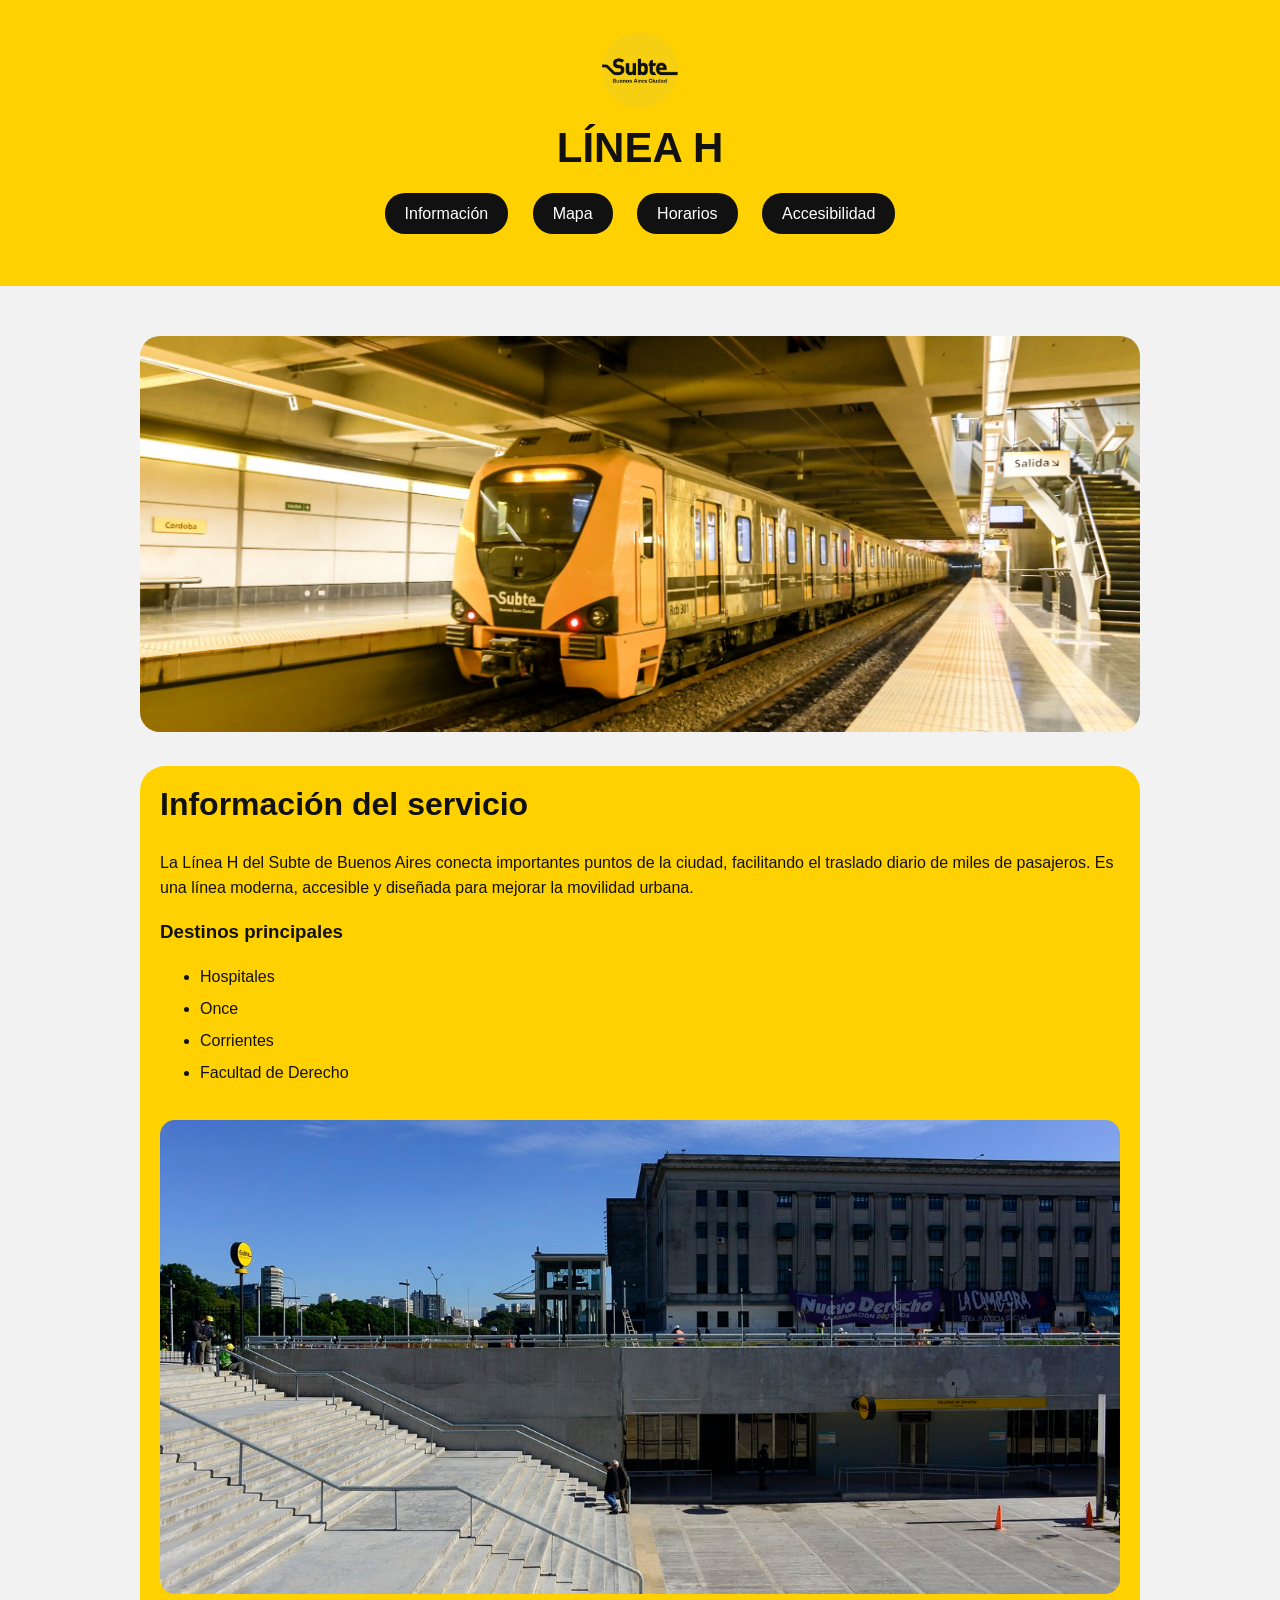
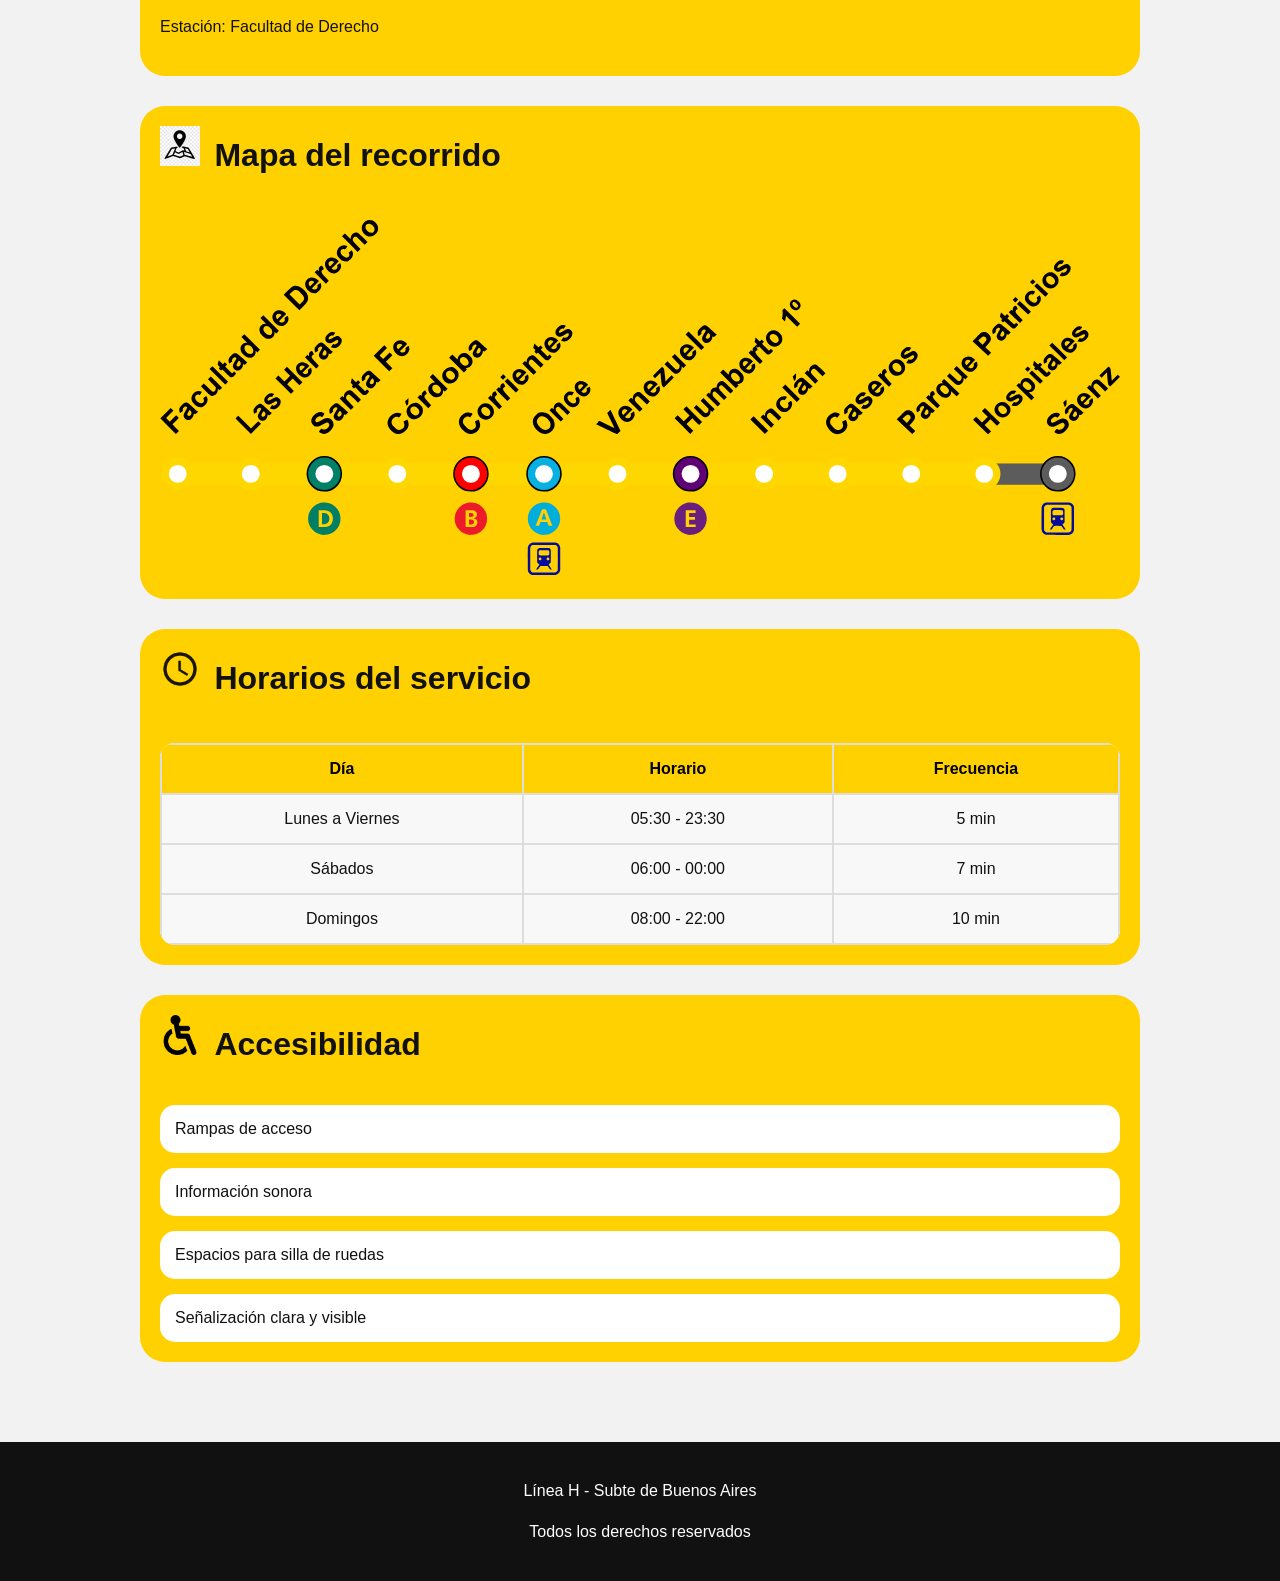
==== index.html @ 69e40814 "Rename lineah.html to index.html" ====
<!DOCTYPE html>
<html lang="es">

<head>
    <meta charset="UTF-8">
    <meta name="viewport" content="width=device-width, initial-scale=1.0">
    <title>Línea H - Subte Buenos Aires</title>

    <link rel="stylesheet" href="Estilossubte/lineah.css">
</head>

<body>

    <header>

        <div class="header-box">
            <img src="imagenessubte/logosubte.png" alt="Logo Subte" class="logo-subte">

            <h1>LÍNEA H</h1>

        
        </div>

        <nav>
            <ul>
                <li><a href="#info" class="boton">Información</a></li>
                <li><a href="#mapa" class="boton">Mapa</a></li>
                <li><a href="#horarios" class="boton">Horarios</a></li>
                <li><a href="#accesibilidad" class="boton">Accesibilidad</a></li>
            </ul>
        </nav>

    </header>

    <main>

        <!-- HERO -->

        <section class="hero">

            <img src="imagenessubte/trenlineah.jpg" alt="Tren Línea H" class="hero-img">

        </section>

        <!-- INFORMACIÓN -->

        <section id="info" class="card">

            <h2>Información del servicio</h2>

            <p>
                La Línea H del Subte de Buenos Aires conecta importantes puntos de la ciudad,
                facilitando el traslado diario de miles de pasajeros. Es una línea moderna,
                accesible y diseñada para mejorar la movilidad urbana.
            </p>

            <div class="info-boxes">

                <div class="info-item">
                    <h3>Destinos principales</h3>

                    <ul>
                        <li>Hospitales</li>
                        <li>Once</li>
                        <li>Corrientes</li>
                        <li>Facultad de Derecho</li>
                    </ul>
                </div>

                <div class="info-item">
                    <img src="imagenessubte/facderecho.jpg" alt="Facultad de Derecho">

                    <p>
                        Estación: Facultad de Derecho
                    </p>
                </div>

            </div>

        </section>

        <!-- MAPA -->

        <section id="mapa" class="card">

            <div class="titulo-icono">
                <img src="imagenessubte/iconomapa.webp" alt="Mapa">
                <h2>Mapa del recorrido</h2>
            </div>

            <img src="imagenessubte/mapalineah.svg" alt="Mapa Línea H" class="mapa-img">

        </section>

        <!-- HORARIOS -->

        <section id="horarios" class="card">

            <div class="titulo-icono">
                <img src="imagenessubte/iconohorarios.png" alt="Horarios">
                <h2>Horarios del servicio</h2>
            </div>

            <table>

                <tr>
                    <th>Día</th>
                    <th>Horario</th>
                    <th>Frecuencia</th>
                </tr>

                <tr>
                    <td>Lunes a Viernes</td>
                    <td>05:30 - 23:30</td>
                    <td>5 min</td>
                </tr>

                <tr>
                    <td>Sábados</td>
                    <td>06:00 - 00:00</td>
                    <td>7 min</td>
                </tr>

                <tr>
                    <td>Domingos</td>
                    <td>08:00 - 22:00</td>
                    <td>10 min</td>
                </tr>

            </table>

        </section>

        <!-- ACCESIBILIDAD -->

        <section id="accesibilidad" class="card">

            <div class="titulo-icono">
                <img src="imagenessubte/logoaccesibilidad.png" alt="Accesibilidad">
                <h2>Accesibilidad</h2>
            </div>

            <div class="accesibilidad-box">

                <div class="acceso-item">
                    Rampas de acceso
                </div>

                <div class="acceso-item">
                    Información sonora
                </div>

                <div class="acceso-item">
                    Espacios para silla de ruedas
                </div>

                <div class="acceso-item">
                    Señalización clara y visible
                </div>

            </div>

        </section>

    </main>

    <footer>

        <p>
            Línea H - Subte de Buenos Aires
        </p>

        <p>
            Todos los derechos reservados
        </p>

    </footer>

</body>

</html>
---- Estilossubte/lineah.css ----
body {
    margin: 0;
    background-color: #f2f2f2;
    color: #111111;
    font-family: Arial, Helvetica, sans-serif;
}


header {
    background-color: #FFD100;
    text-align: center;
    padding: 30px 20px;
}

.logo-subte {
    width: 80px;
}

header h1 {
    font-size: 42px;
    margin-top: 10px;
    margin-bottom: 10px;
}

header p {
    font-size: 18px;
    margin-bottom: 25px;
}


nav ul {
    list-style: none;
    padding: 0;
}

nav li {
    display: inline-block;
    margin: 10px;
}

nav a {
    background-color: #111111;
    color: white;
    text-decoration: none;
    padding: 12px 20px;
    border-radius: 20px;
}


main {
    max-width: 1000px;
    margin: 30px auto;
    padding: 20px;
}


.hero-img {
    width: 100%;
    border-radius: 20px;
    margin-bottom: 30px;
}


.card {
    background-color: #FFD100;
    padding: 20px;
    border-radius: 25px;
    margin-bottom: 30px;
}

.card-contenido {
    background-color: white;
    padding: 25px;
    border-radius: 20px;
    color: #222222;

}


h2 {
    font-size: 32px;
    margin-top: 0;
}

h3 {
    margin-top: 20px;
}


p {
    line-height: 1.6;
}


ul {
    line-height: 2;
}


.info-item img {
    width: 100%;
    border-radius: 15px;
    margin-top: 15px;
}

.mapa-img {
    width: 100%;
    border-radius: 15px;
    margin-top: 20px;
}


.titulo-icono img {
    width: 40px;
}

.titulo-icono h2 {
    display: inline-block;
    margin-left: 10px;
}


table {
    width: 100%;
    margin-top: 20px;
    border-collapse: collapse;
    background-color: white;
    border-radius: 15px;
    overflow: hidden;
}

th {
    background-color: #FFD100;
    color: black;
    padding: 15px;
    border: 2px solid #dddddd;
}

td {
    padding: 15px;
    border: 2px solid #dddddd;
    background-color: #f8f8f8;
}

th,
td {
    text-align: center;
}


.acceso-item {
    background-color: white;
    padding: 15px;
    border-radius: 15px;
    margin-top: 15px;
}


footer {
    background-color: #111111;
    color: white;
    text-align: center;
    padding: 20px;
}


@media (max-width: 700px) {

    nav li {
        display: block;
        margin: 15px 0;
    }

    header h1 {
        font-size: 30px;
    }

    h2 {
        font-size: 24px;
    }

    .hero-img {
        width: 100%;
    }

    table {
        font-size: 14px;
    }

}
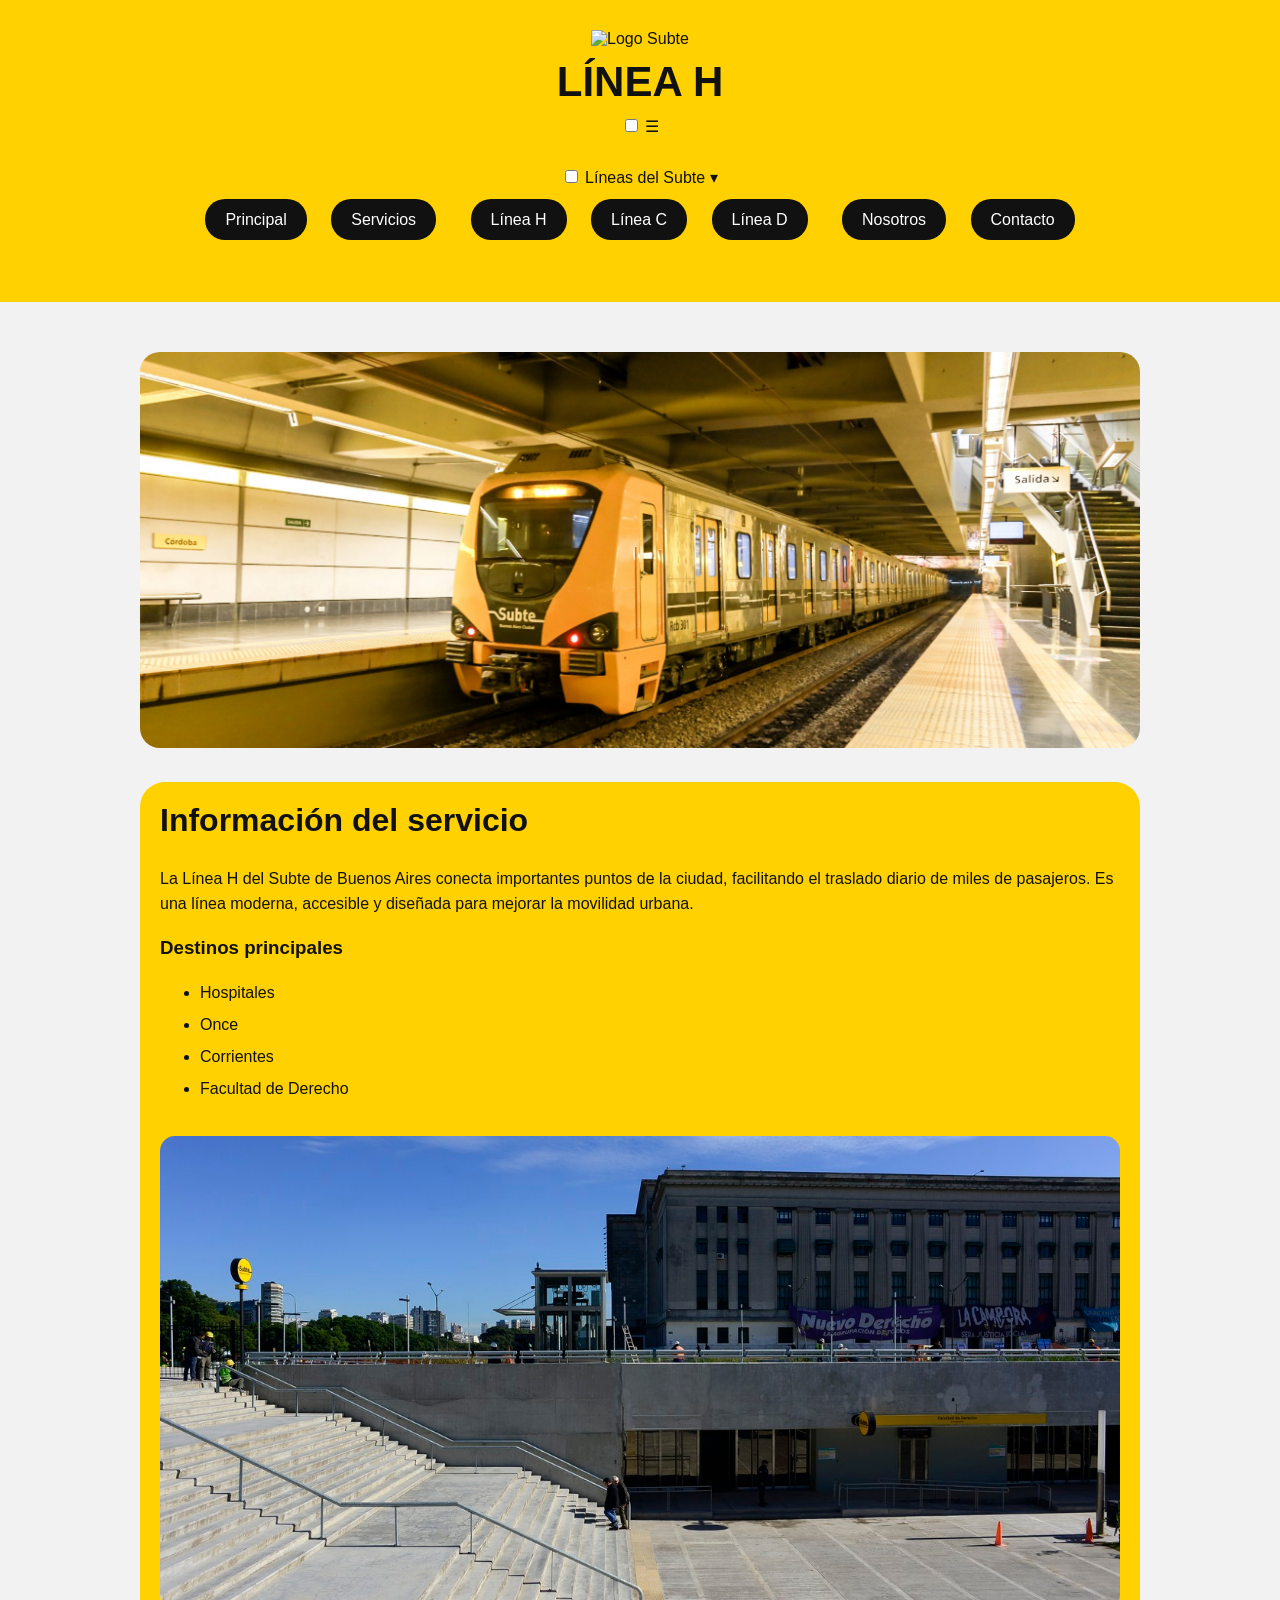
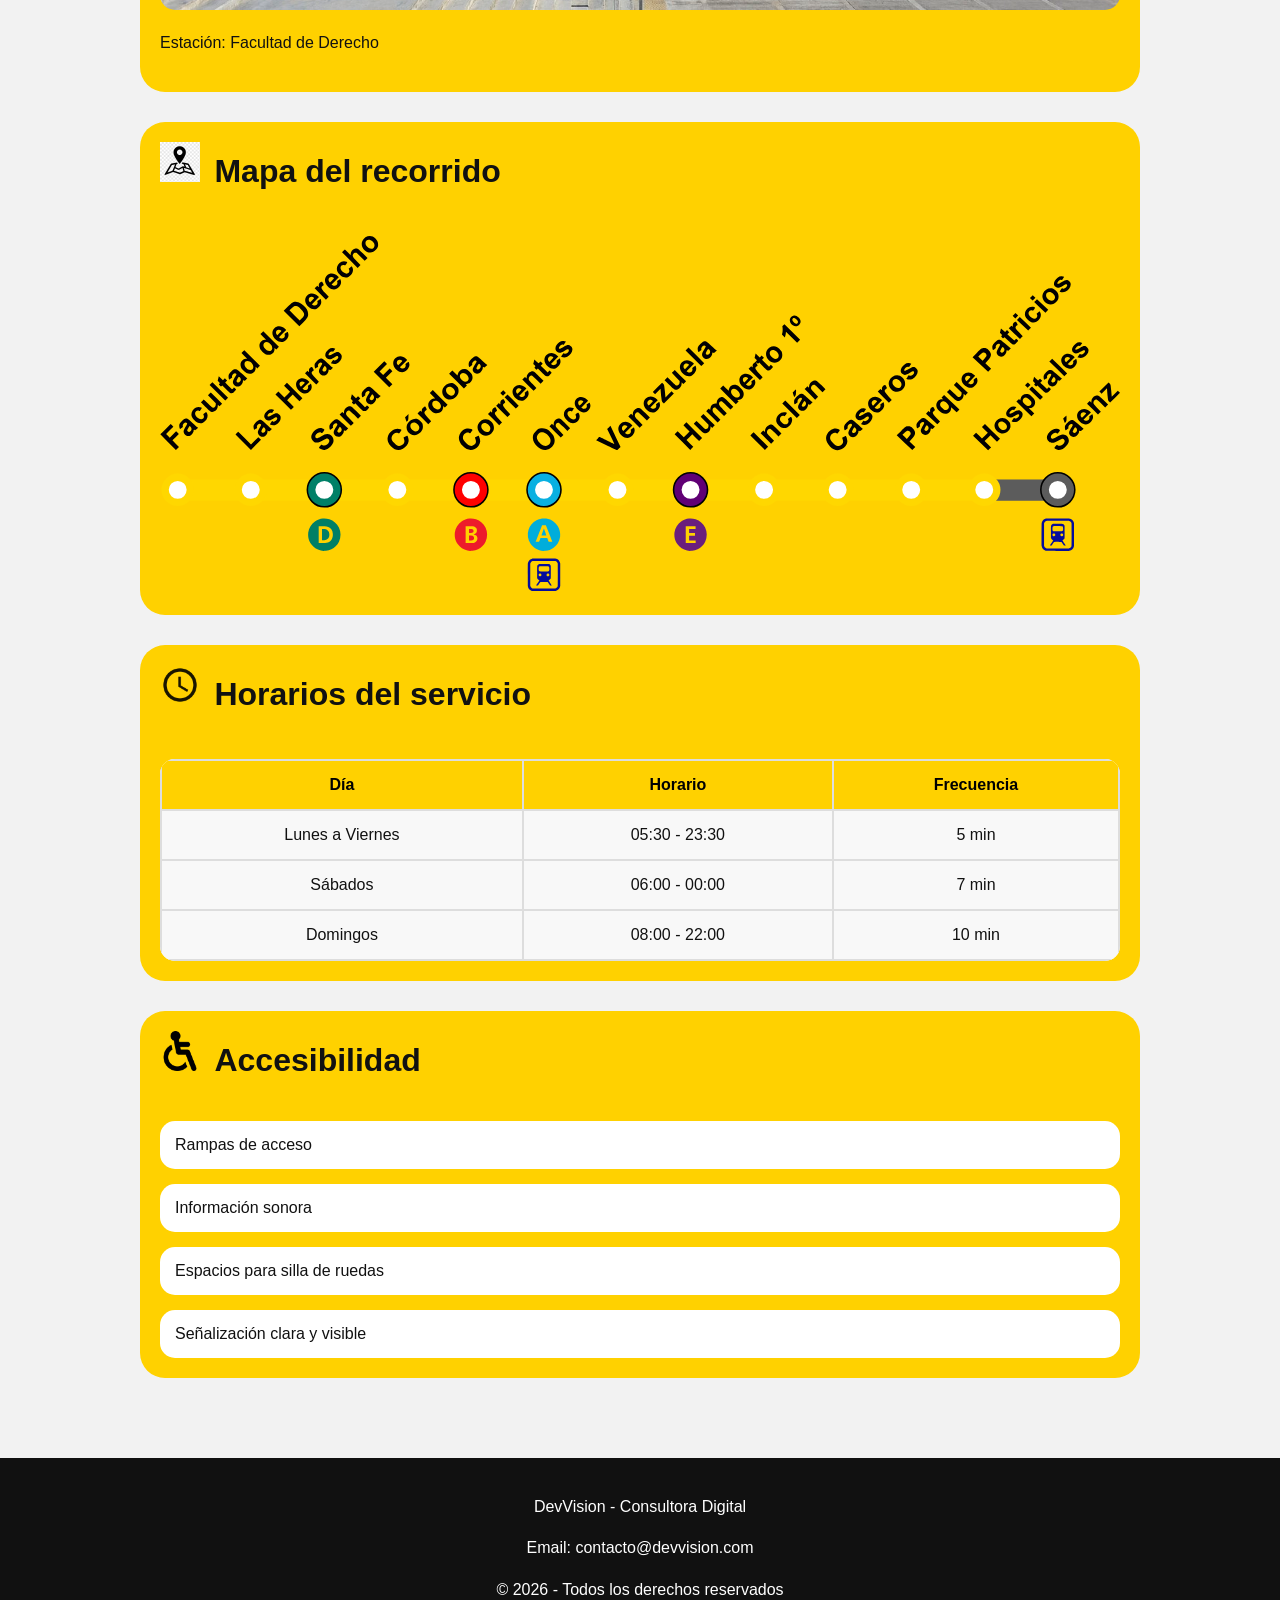
==== commit 75d5d7a3: "Update index.html" ====
--- a/index.html
+++ b/index.html
@@ -14,21 +14,72 @@
     <header>
 
         <div class="header-box">
-            <img src="imagenessubte/logosubte.png" alt="Logo Subte" class="logo-subte">
+            <img src="imagenessubte/devvision.png" alt="Logo Subte" class="logo-subte">
 
             <h1>LÍNEA H</h1>
 
-        
-        </div>
-
-        <nav>
-            <ul>
-                <li><a href="#info" class="boton">Información</a></li>
-                <li><a href="#mapa" class="boton">Mapa</a></li>
-                <li><a href="#horarios" class="boton">Horarios</a></li>
-                <li><a href="#accesibilidad" class="boton">Accesibilidad</a></li>
+      <nav class="menu-navegacion">
+
+    <input type="checkbox" id="menu">
+
+    <label for="menu" class="menuhamburguesa"> ☰ </label>
+
+    <ul>
+
+        <li>
+            <a href="">Principal</a>
+        </li>
+
+        <li>
+            <a href="">Servicios</a>
+        </li>
+
+        <li class="dropdown">
+
+            <input type="checkbox" id="check-proyectos">
+
+            <label for="check-proyectos" class="label-proyectos">
+                Líneas del Subte ▾
+            </label>
+
+            <ul class="submenu">
+
+                <li>
+                    <a href="LINK-LINEA-H">
+                        Línea H
+                    </a>
+                </li>
+
+                <li>
+                    <a href="https://carlosmarinaro.github.io/LINEA-C/#">
+                        Línea C
+                    </a>
+                </li>
+
+                <li>
+                    <a href="https://santiago414.github.io/LineaDpaginaWeb/">
+                        Línea D
+                    </a>
+                </li>
+
             </ul>
-        </nav>
+
+        </li>
+
+        <li>
+            <a href="">Nosotros</a>
+        </li>
+
+        <li>
+            <a href="">Contacto</a>
+        </li>
+
+    </ul>
+
+</nav>
+    
+
+
 
     </header>
 
@@ -166,13 +217,12 @@
 
     <footer>
 
+
         <p>
-            Línea H - Subte de Buenos Aires
+            DevVision - Consultora Digital
         </p>
-
-        <p>
-            Todos los derechos reservados
-        </p>
+        <P>Email: contacto@devvision.com</P>
+        <P>© 2026 - Todos los derechos reservados</P>
 
     </footer>
 
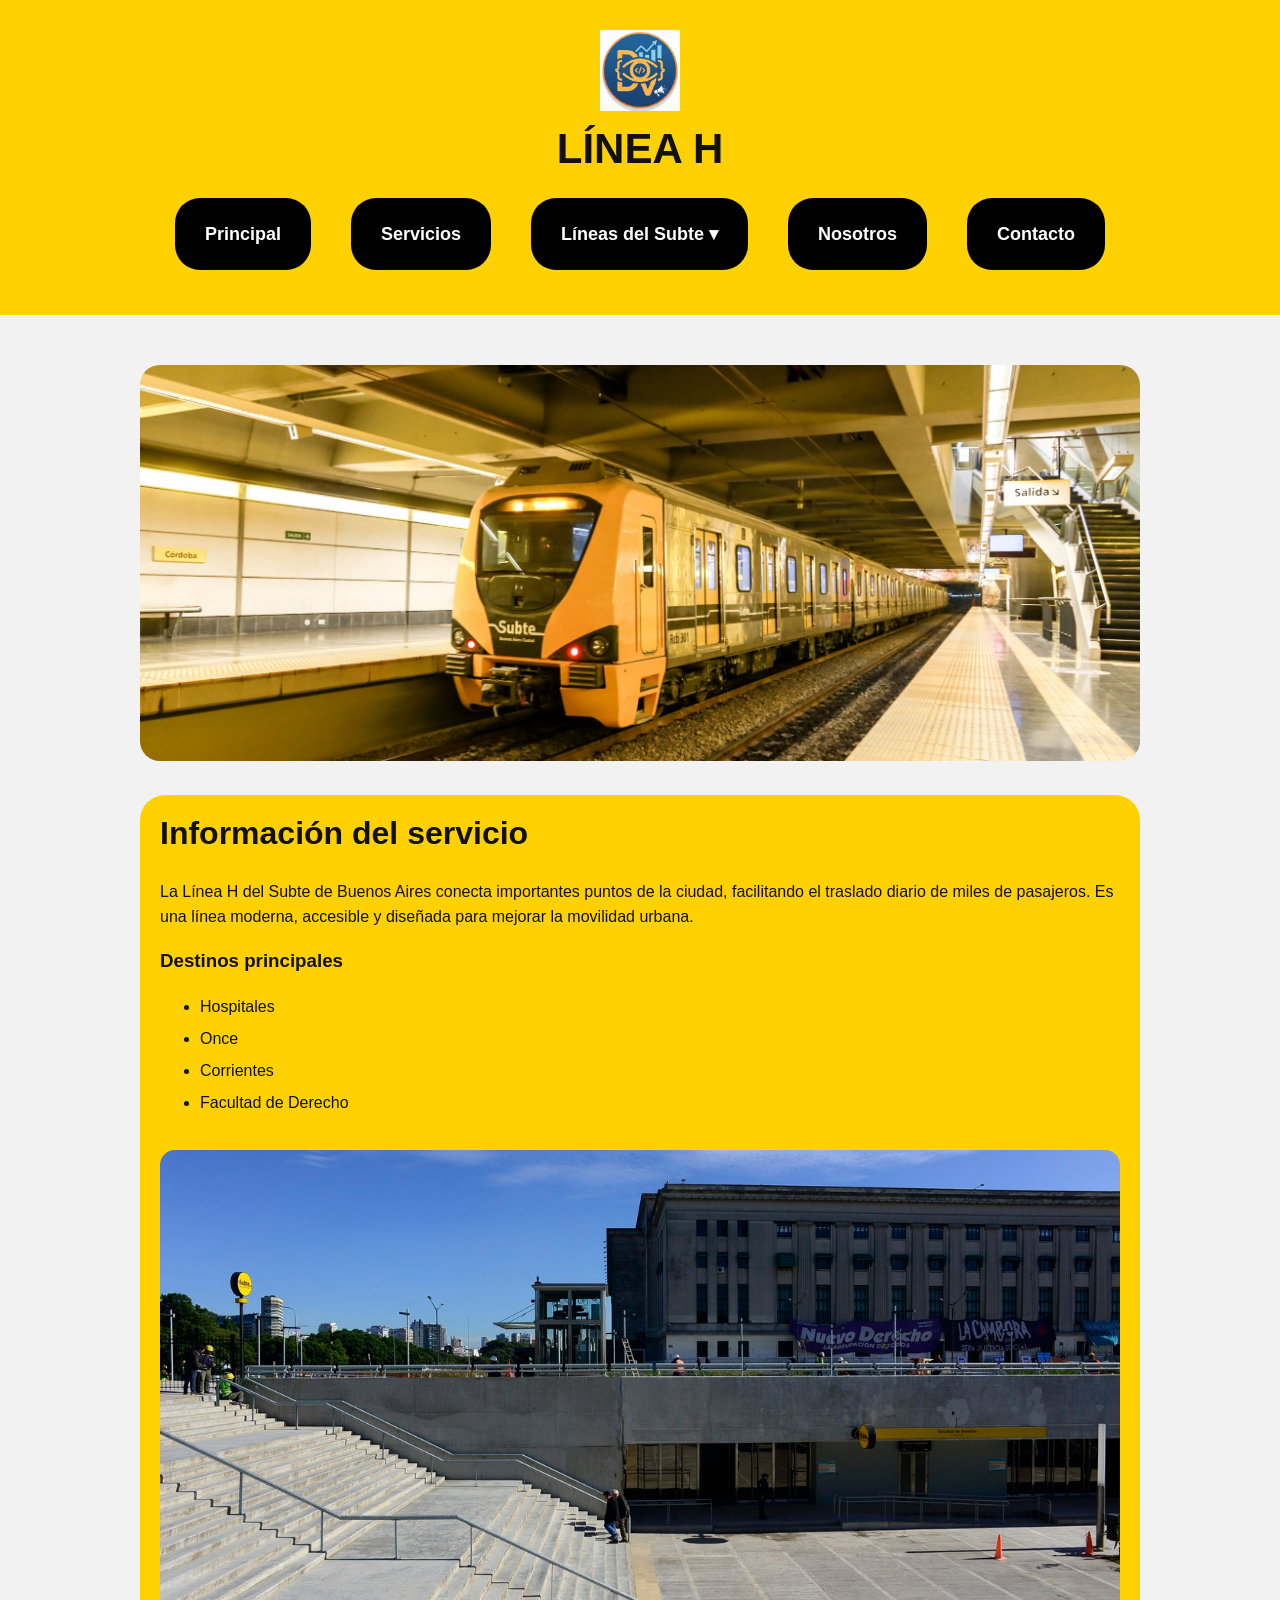
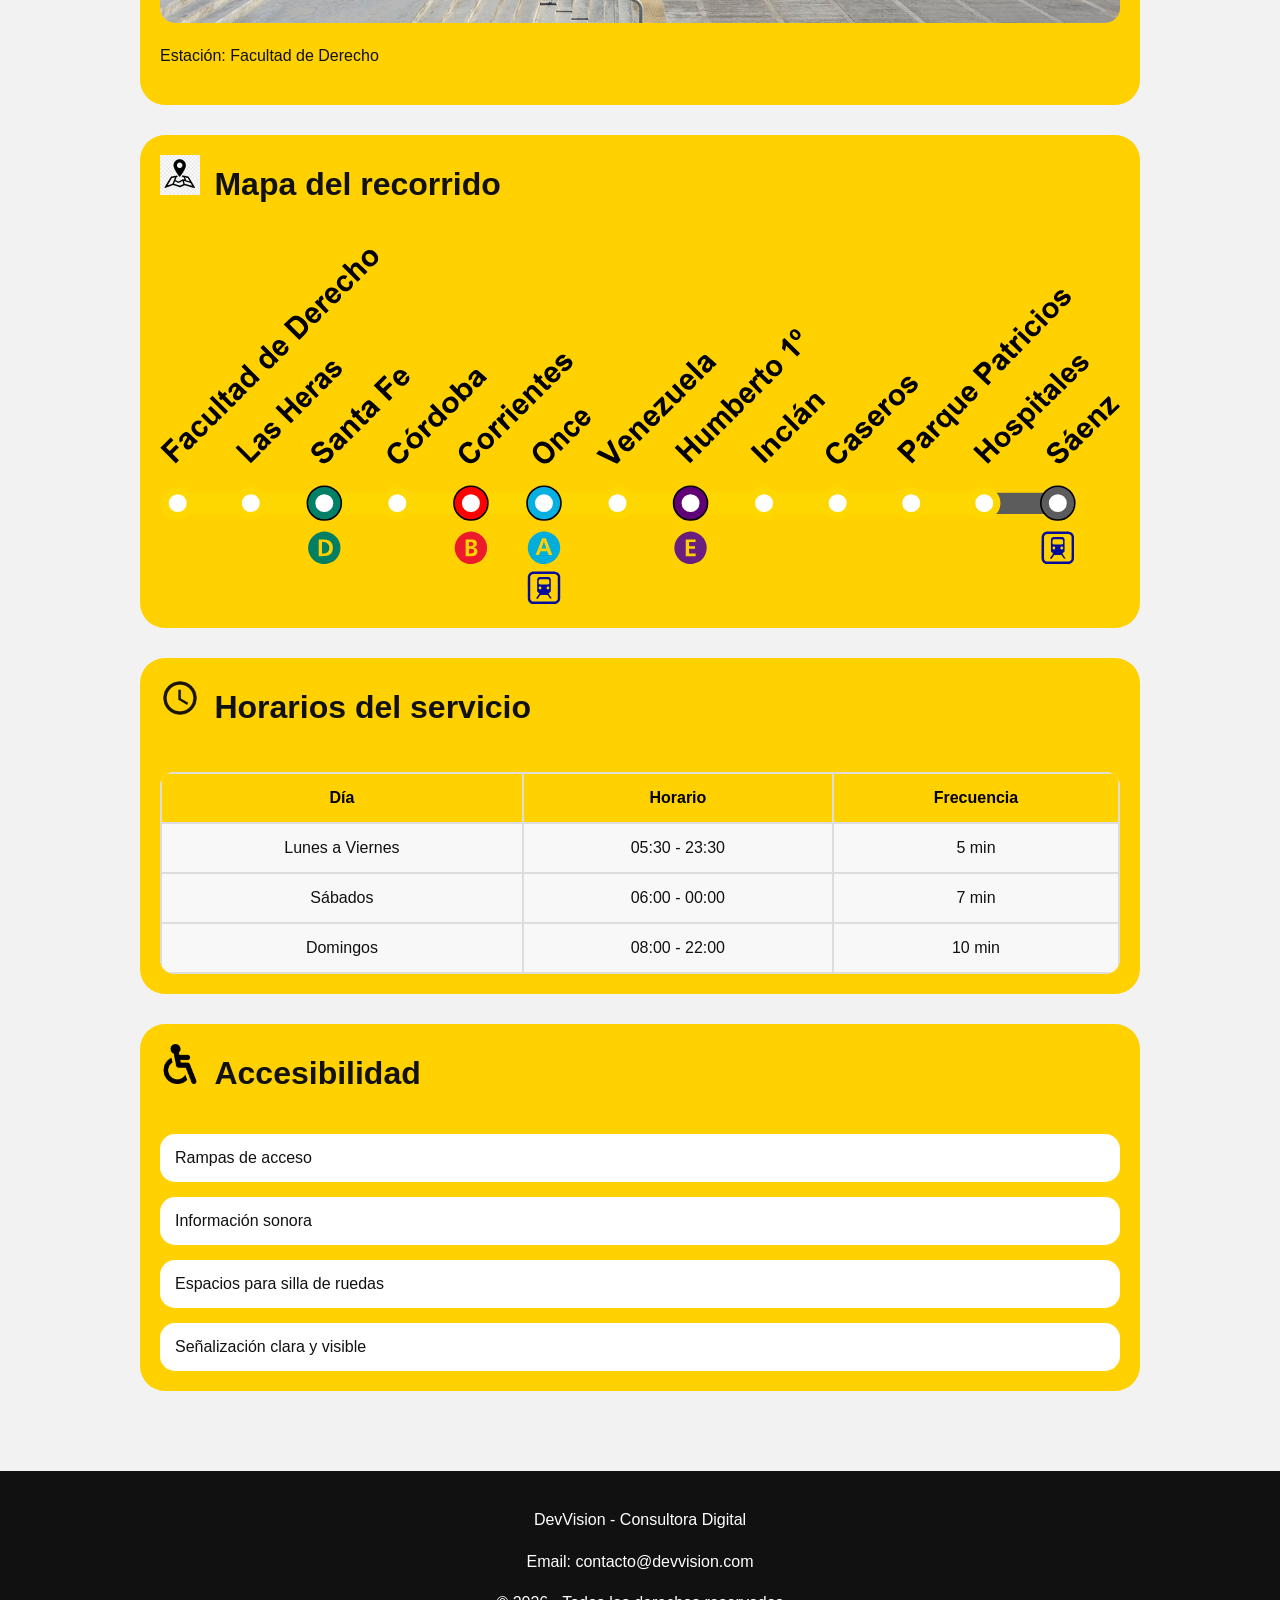
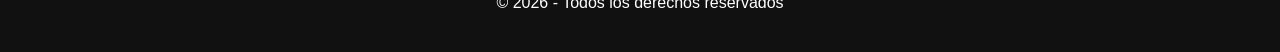
==== commit 6d9ed2f2: "Final linea h" ====
--- a/index.html
+++ b/index.html
@@ -27,7 +27,7 @@
     <ul>
 
         <li>
-            <a href="">Principal</a>
+            <a href="https://santiago414.github.io/PaginaPrincipalSubte/">Principal</a>
         </li>
 
         <li>
--- a/Estilossubte/lineah.css
+++ b/Estilossubte/lineah.css
@@ -187,4 +187,166 @@
         font-size: 14px;
     }
 
-}+}
+
+#menu {
+    display: none;
+}
+
+#check-proyectos {
+    display: none;
+}
+
+/* MENU NORMAL */
+
+.menu-navegacion > ul {
+
+    display: flex;
+
+    justify-content: center;
+
+    position: relative;
+
+    list-style: none;
+
+    padding: 5px 0;
+
+    margin: 0;
+
+    gap: 20px;
+}
+
+/* BOTONES */
+
+.menu-navegacion ul li a,
+.label-proyectos {
+
+    display: block;
+
+    background-color: black;
+
+    color: white;
+
+    text-decoration: none;
+
+    padding: 18px 30px;
+
+    border-radius: 25px;
+
+    font-family: Arial, Helvetica, sans-serif;
+
+    font-size: 18px;
+
+    font-weight: bold;
+
+    cursor: pointer;
+}
+
+/* SUBMENU */
+
+.dropdown {
+    position: relative;
+}
+
+.submenu {
+
+    display: none;
+
+    position: absolute;
+
+    top: 100%;
+
+    left: 0;
+
+    background-color: #016195;
+
+    min-width: 200px;
+
+    border-radius: 20px;
+
+    padding: 10px;
+
+    z-index: 1000;
+
+    list-style: none;
+}
+
+#check-proyectos:checked ~ .submenu {
+    display: block;
+}
+
+.submenu li {
+    margin: 10px 0;
+}
+
+.submenu li a {
+
+    background-color: black;
+
+    border-radius: 20px;
+
+    text-align: center;
+
+    padding: 15px;
+}
+
+/* HAMBURGUESA */
+
+.menuhamburguesa {
+    display: none;
+}
+
+/* RESPONSIVE */
+
+@media all and (max-width: 1060px) {
+
+    .menuhamburguesa {
+
+        display: block;
+
+        width: 45px;
+        height: 45px;
+
+        line-height: 45px;
+
+        text-align: center;
+
+        background-color: black;
+
+        color: white;
+
+        border-radius: 10px;
+
+        font-size: 25px;
+
+        font-weight: bold;
+
+        cursor: pointer;
+
+        margin: 20px auto;
+    }
+
+    .menu-navegacion > ul {
+
+        display: none;
+
+        flex-direction: column;
+
+        align-items: center;
+
+        margin-top: 20px;
+    }
+
+    #menu:checked ~ ul {
+        display: flex;
+    }
+
+    .submenu {
+
+        position: relative;
+
+        top: 10px;
+
+        width: 100%;
+    }
+}
